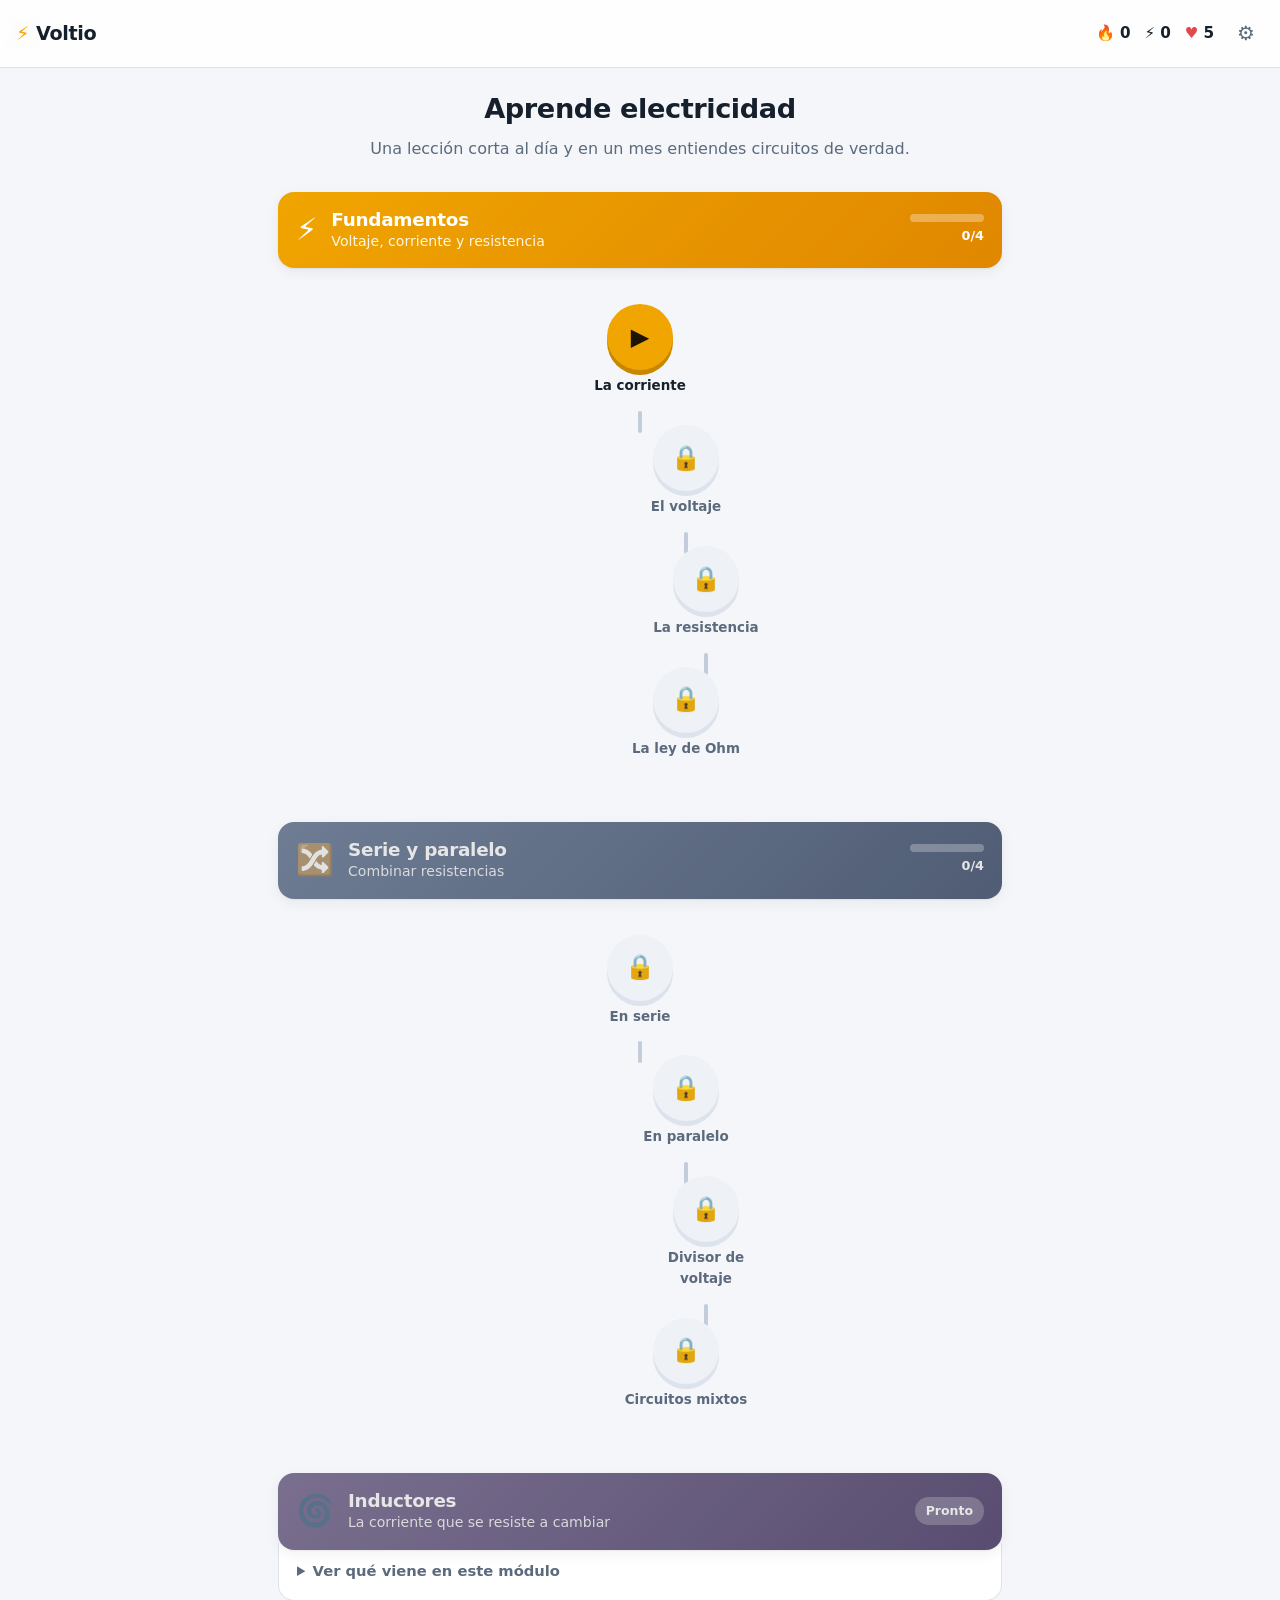
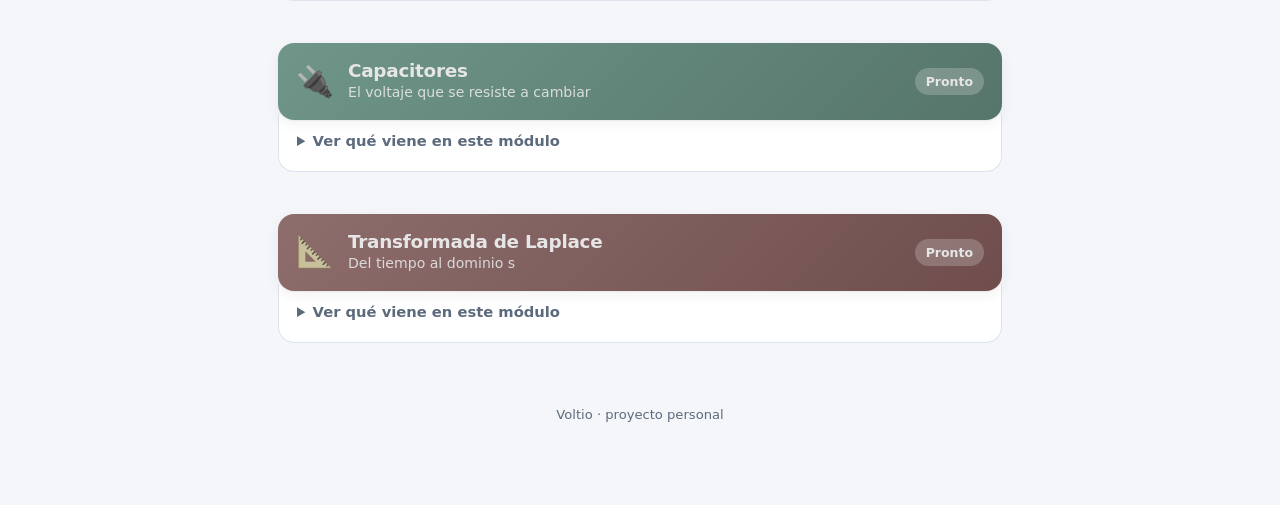
==== index.html @ c42bc8ff "Voltio: base de la app y los dos primeros modulos App tipo Duolingo para ensenar electricidad, en HT" ====
<!doctype html>
<html lang="es">
<head>
  <meta charset="utf-8">
  <meta name="viewport" content="width=device-width, initial-scale=1, viewport-fit=cover">
  <title>Voltio — Aprende electricidad</title>
  <meta name="description" content="Curso interactivo de electricidad: voltaje, corriente, resistencia, circuitos serie y paralelo.">
  <meta name="color-scheme" content="light dark">
  <link rel="icon" href="data:image/svg+xml,<svg xmlns='http://www.w3.org/2000/svg' viewBox='0 0 100 100'><text y='.9em' font-size='90'>⚡</text></svg>">
  <link rel="stylesheet" href="css/app.css">
</head>
<body>
  <div id="app"><noscript>Voltio necesita JavaScript para funcionar.</noscript></div>
  <script type="module" src="js/app.js"></script>
</body>
</html>
---- css/app.css ----
/* ── Tokens ──────────────────────────────────────────────────────────────── */

:root {
  --fondo: #f4f6f9;
  --superficie: #ffffff;
  --superficie-2: #eef1f6;
  --borde: #dde3ec;
  --borde-fuerte: #c3ccda;
  --texto: #16202c;
  --texto-suave: #5c6a7d;

  --marca: #f0a500;
  --marca-osc: #c98700;
  --marca-suave: #fff4dc;

  --ok: #47ba3f;
  --ok-osc: #369130;
  --ok-suave: #e8f7e6;
  --mal: #e04a4f;
  --mal-osc: #b53a3e;
  --mal-suave: #fdeced;

  --azul: #3b82f6;
  --violeta: #8b5cf6;
  --verde: #10b981;
  --rojo: #ef4444;
  --ambar: #f0a500;

  --cable: #55637a;
  --electron: #f0a500;

  --r: 16px;
  --sombra: 0 1px 2px rgba(20, 30, 45, .06), 0 4px 14px rgba(20, 30, 45, .06);
  --fuente: ui-sans-serif, system-ui, -apple-system, "Segoe UI", Roboto, "Helvetica Neue", Arial, sans-serif;
  --mono: ui-monospace, "Cascadia Code", "SF Mono", Menlo, Consolas, monospace;
}

@media (prefers-color-scheme: dark) {
  :root:not([data-theme="light"]) {
    --fondo: #10151d;
    --superficie: #182029;
    --superficie-2: #212b37;
    --borde: #2b3644;
    --borde-fuerte: #3c4a5c;
    --texto: #e8eef6;
    --texto-suave: #9aa8bb;
    --marca-suave: #33280f;
    --ok-suave: #16301a;
    --mal-suave: #351a1d;
    --cable: #8fa0b8;
    --sombra: 0 1px 2px rgba(0, 0, 0, .3), 0 4px 14px rgba(0, 0, 0, .25);
  }
}

:root[data-theme="dark"] {
  --fondo: #10151d;
  --superficie: #182029;
  --superficie-2: #212b37;
  --borde: #2b3644;
  --borde-fuerte: #3c4a5c;
  --texto: #e8eef6;
  --texto-suave: #9aa8bb;
  --marca-suave: #33280f;
  --ok-suave: #16301a;
  --mal-suave: #351a1d;
  --cable: #8fa0b8;
  --sombra: 0 1px 2px rgba(0, 0, 0, .3), 0 4px 14px rgba(0, 0, 0, .25);
}

/* ── Base ────────────────────────────────────────────────────────────────── */

* { box-sizing: border-box; }

body {
  margin: 0;
  background: var(--fondo);
  color: var(--texto);
  font-family: var(--fuente);
  font-size: 16px;
  line-height: 1.55;
  -webkit-font-smoothing: antialiased;
}

h1, h2, h3 { line-height: 1.25; margin: 0 0 .4em; letter-spacing: -.015em; }
h1 { font-size: 1.7rem; }
h2 { font-size: 1.3rem; }
p { margin: 0 0 .8em; }
sub, sup { line-height: 0; }

button { font: inherit; color: inherit; cursor: pointer; }
button:disabled { cursor: not-allowed; }

/* Botones con "peso": el borde inferior grueso hace de sombra fisica. */
.btn {
  border: 0;
  border-radius: 14px;
  padding: 14px 26px;
  font-weight: 800;
  font-size: 1rem;
  letter-spacing: .02em;
  text-transform: uppercase;
  transition: transform .06s, filter .15s;
}
.btn.principal {
  background: var(--marca);
  color: #1d1500;
  box-shadow: 0 4px 0 var(--marca-osc);
  min-width: 180px;
}
.btn.principal:active:not(:disabled) { transform: translateY(3px); box-shadow: 0 1px 0 var(--marca-osc); }
.btn.principal:disabled { background: var(--superficie-2); color: var(--texto-suave); box-shadow: 0 4px 0 var(--borde); }
.btn.secundario {
  background: var(--superficie);
  border: 2px solid var(--borde-fuerte);
  box-shadow: 0 3px 0 var(--borde);
  padding: 11px 20px;
  text-transform: none;
}
.btn.peligro { background: var(--mal); color: #fff; box-shadow: 0 4px 0 var(--mal-osc); text-transform: none; padding: 11px 20px; }
.btn:focus-visible, button:focus-visible, input:focus-visible { outline: 3px solid var(--azul); outline-offset: 2px; }

.prosa { color: var(--texto); }
.prosa ol, .prosa ul { margin: 0 0 .8em; padding-left: 1.3em; }
.prosa li { margin-bottom: .3em; }

.formula {
  font-family: var(--mono);
  font-size: 1.08rem;
  font-weight: 700;
  text-align: center;
  background: var(--superficie-2);
  border-radius: 10px;
  padding: 12px 10px;
  margin: 12px 0;
}
.dato {
  border-left: 4px solid var(--marca);
  background: var(--marca-suave);
  padding: 10px 14px;
  border-radius: 0 10px 10px 0;
  font-size: .95rem;
}

/* ── Barra superior ──────────────────────────────────────────────────────── */

.barra-sup {
  position: sticky; top: 0; z-index: 20;
  display: flex; align-items: center; gap: 14px;
  padding: 12px max(16px, env(safe-area-inset-left)) 12px 16px;
  background: color-mix(in srgb, var(--superficie) 88%, transparent);
  backdrop-filter: blur(10px);
  border-bottom: 1px solid var(--borde);
}
.marca { display: flex; align-items: center; gap: 7px; font-weight: 900; font-size: 1.2rem; letter-spacing: -.02em; }
.marca .rayo { color: var(--marca); filter: drop-shadow(0 0 8px rgba(240, 165, 0, .5)); }
.stats { margin-left: auto; display: flex; gap: 14px; }
.stat { display: inline-flex; align-items: center; gap: 5px; font-weight: 800; font-size: .95rem; }
.stat .ic { font-style: normal; }
.stat:nth-child(3) .ic { color: var(--mal); }
.icono-btn {
  background: none; border: 0; font-size: 1.25rem; padding: 6px 9px;
  border-radius: 10px; color: var(--texto-suave);
}
.icono-btn:hover { background: var(--superficie-2); }

/* ── Mapa ────────────────────────────────────────────────────────────────── */

.mapa { max-width: 760px; margin: 0 auto; padding: 24px 18px 80px; }
.saludo { text-align: center; margin-bottom: 30px; }
.saludo p { color: var(--texto-suave); margin: 0; }

.modulo { margin-bottom: 42px; }

.mod-cab {
  display: flex; align-items: center; gap: 14px;
  padding: 16px 18px;
  border-radius: var(--r);
  color: #fff;
  box-shadow: var(--sombra);
}
.mod-cab.ambar   { background: linear-gradient(135deg, #f0a500, #e08700); }
.mod-cab.azul    { background: linear-gradient(135deg, #4f8ef7, #2f6ad6); }
.mod-cab.violeta { background: linear-gradient(135deg, #9b6cf8, #7746e0); }
.mod-cab.verde   { background: linear-gradient(135deg, #19c58c, #0f9b6c); }
.mod-cab.rojo    { background: linear-gradient(135deg, #f2635f, #d13f3b); }
.mod-cab.cerrado { filter: grayscale(.75) brightness(.9); }
.mod-icono { font-size: 1.9rem; line-height: 1; }
.mod-txt { flex: 1; min-width: 0; }
.mod-txt h2 { margin: 0; font-size: 1.15rem; }
.mod-txt p { margin: 0; font-size: .88rem; opacity: .9; }
.mod-prog { text-align: right; font-size: .8rem; font-weight: 800; min-width: 74px; }
.mod-barra { height: 8px; background: rgba(255, 255, 255, .32); border-radius: 99px; overflow: hidden; margin-bottom: 4px; }
.mod-barra i { display: block; height: 100%; background: #fff; border-radius: 99px; transition: width .5s; }
.chip { background: rgba(255, 255, 255, .25); padding: 4px 11px; border-radius: 99px; font-size: .78rem; font-weight: 800; }

/* Camino serpenteante de lecciones */
.camino { display: flex; flex-direction: column; align-items: center; gap: 4px; padding: 26px 0 6px; }
.nodo {
  position: relative;
  transform: translateX(var(--desfase, 0));
  display: flex; flex-direction: column; align-items: center; gap: 6px;
  background: none; border: 0; padding: 10px 6px 14px;
  transition: transform .15s;
}
.nodo:not(:last-child)::after {
  content: ""; position: absolute; left: 50%; top: 100%;
  width: 4px; height: 22px; margin-left: -2px; border-radius: 2px;
  background: var(--borde-fuerte);
}
.nodo-cara {
  width: 66px; height: 66px; border-radius: 50%;
  display: grid; place-items: center;
  font-size: 1.5rem; color: #fff; font-weight: 900;
  background: var(--borde-fuerte);
  box-shadow: 0 5px 0 var(--borde);
  transition: transform .1s, box-shadow .1s;
}
.nodo.activa .nodo-cara { background: var(--marca); color: #1d1500; box-shadow: 0 5px 0 var(--marca-osc); animation: latido 2.4s ease-in-out infinite; }
.nodo.hecha .nodo-cara  { background: var(--ok); box-shadow: 0 5px 0 var(--ok-osc); }
.nodo.cerrada .nodo-cara { background: var(--superficie-2); color: var(--texto-suave); box-shadow: 0 5px 0 var(--borde); }
.nodo:not(:disabled):hover .nodo-cara { transform: translateY(-2px); }
.nodo:not(:disabled):active .nodo-cara { transform: translateY(4px); box-shadow: 0 1px 0 var(--borde); }
.nodo-nombre { font-size: .84rem; font-weight: 700; color: var(--texto-suave); max-width: 130px; text-align: center; }
.nodo.activa .nodo-nombre, .nodo.hecha .nodo-nombre { color: var(--texto); }
.nodo-estrellas { font-size: .7rem; letter-spacing: 1px; color: var(--borde-fuerte); line-height: 1; }
.nodo-estrellas i { font-style: normal; }
.nodo-estrellas i.on { color: var(--marca); }

@keyframes latido {
  0%, 100% { box-shadow: 0 5px 0 var(--marca-osc), 0 0 0 0 rgba(240, 165, 0, .5); }
  50%      { box-shadow: 0 5px 0 var(--marca-osc), 0 0 0 12px rgba(240, 165, 0, 0); }
}

.temario {
  background: var(--superficie); border: 1px solid var(--borde);
  border-radius: 0 0 var(--r) var(--r); border-top: 0;
  padding: 4px 18px 6px; margin-top: -6px;
}
.temario summary { cursor: pointer; padding: 12px 0; font-weight: 700; color: var(--texto-suave); font-size: .92rem; }
.temario ul { margin: 0 0 12px; padding-left: 1.2em; color: var(--texto-suave); font-size: .92rem; }
.temario li { margin-bottom: .28em; }

.pie-mapa { text-align: center; color: var(--texto-suave); font-size: .82rem; padding-top: 20px; }

/* ── Leccion ─────────────────────────────────────────────────────────────── */

.pantalla-leccion { min-height: 100vh; min-height: 100dvh; display: flex; }
.leccion { display: flex; flex-direction: column; flex: 1; min-height: 100dvh; }

.lec-cabecera {
  display: flex; align-items: center; gap: 14px;
  padding: 14px 18px; max-width: 740px; margin: 0 auto; width: 100%;
}
.salir { background: none; border: 0; font-size: 1.35rem; color: var(--texto-suave); padding: 2px 8px; border-radius: 8px; }
.salir:hover { background: var(--superficie-2); }
.barra { flex: 1; height: 15px; background: var(--superficie-2); border-radius: 99px; overflow: hidden; }
.barra i { display: block; height: 100%; width: 0; border-radius: 99px; background: var(--ok); transition: width .35s cubic-bezier(.2, .9, .3, 1); }
.vidas { display: inline-flex; align-items: center; gap: 5px; font-weight: 800; color: var(--mal); }
.vidas.sin-vidas { opacity: .5; }

.lec-escena { flex: 1; width: 100%; max-width: 740px; margin: 0 auto; padding: 8px 18px 24px; }
.paso { animation: entra .3s ease-out; }
@keyframes entra { from { opacity: 0; transform: translateY(10px); } to { opacity: 1; transform: none; } }

.paso-emoji { font-size: 2.6rem; text-align: center; line-height: 1; margin-bottom: 8px; }
.paso-emoji.celebra { animation: brinca .7s ease-out; font-size: 3.6rem; }
@keyframes brinca { 0% { transform: scale(.3) rotate(-14deg); opacity: 0; } 60% { transform: scale(1.18); } 100% { transform: none; opacity: 1; } }

.paso-info h2, .paso-fin h2 { text-align: center; }
.enunciado { font-size: 1.22rem; margin-bottom: 16px; }
.aviso-reintento {
  display: inline-block; background: var(--marca-suave); color: var(--marca-osc);
  font-weight: 800; font-size: .8rem; padding: 4px 12px; border-radius: 99px; margin-bottom: 12px;
}

.visual {
  background: var(--superficie);
  border: 1px solid var(--borde);
  border-radius: var(--r);
  padding: 12px;
  margin: 0 0 18px;
  overflow-x: auto;
}
.visual svg { display: block; width: 100%; height: auto; max-width: 520px; margin: 0 auto; }

/* Opciones */
.opciones { display: grid; gap: 11px; }
.opciones.col-2 { grid-template-columns: repeat(auto-fit, minmax(150px, 1fr)); }
.opcion {
  display: flex; align-items: center; gap: 12px; text-align: left;
  background: var(--superficie);
  border: 2px solid var(--borde);
  box-shadow: 0 3px 0 var(--borde);
  border-radius: 14px; padding: 14px 16px;
  transition: transform .08s, border-color .15s, background .15s;
}
.opcion:hover:not(:disabled) { border-color: var(--borde-fuerte); background: var(--superficie-2); }
.opcion:active:not(:disabled) { transform: translateY(3px); box-shadow: 0 0 0 var(--borde); }
.opcion kbd {
  flex: none; width: 26px; height: 26px; display: grid; place-items: center;
  border: 2px solid var(--borde); border-radius: 7px;
  font: 700 .78rem var(--mono); color: var(--texto-suave);
}
.opcion.elegida { border-color: var(--azul); background: color-mix(in srgb, var(--azul) 10%, var(--superficie)); box-shadow: 0 3px 0 color-mix(in srgb, var(--azul) 45%, var(--borde)); }
.opcion.elegida kbd { border-color: var(--azul); color: var(--azul); }
.opcion.correcta { border-color: var(--ok); background: var(--ok-suave); box-shadow: 0 3px 0 var(--ok); }
.opcion.incorrecta { border-color: var(--mal); background: var(--mal-suave); box-shadow: 0 3px 0 var(--mal); }
.opcion:disabled { cursor: default; opacity: 1; }

/* Entradas numericas */
.campo-unidad { display: flex; align-items: center; gap: 10px; justify-content: center; margin: 6px 0 16px; }
.entrada-grande {
  font: 800 1.5rem var(--mono);
  width: 180px; text-align: center;
  padding: 12px 14px; border-radius: 14px;
  border: 2px solid var(--borde-fuerte); background: var(--superficie); color: var(--texto);
}
.entrada-grande.ok  { border-color: var(--ok); background: var(--ok-suave); }
.entrada-grande.mal { border-color: var(--mal); background: var(--mal-suave); }
.campo-unidad > span { font: 700 1.2rem var(--mono); color: var(--texto-suave); }

.pista { margin-top: 4px; }
.pista summary { cursor: pointer; color: var(--azul); font-weight: 700; font-size: .92rem; }
.pista .prosa { background: var(--superficie-2); border-radius: 10px; padding: 10px 14px; margin-top: 8px; font-size: .94rem; }

/* Pie con feedback */
.lec-pie {
  position: sticky; bottom: 0;
  display: flex; align-items: center; gap: 18px; flex-wrap: wrap;
  padding: 16px 18px calc(16px + env(safe-area-inset-bottom));
  border-top: 1px solid var(--borde);
  background: var(--superficie);
}
.lec-pie > * { max-width: 740px; }
.lec-pie:not(.ok):not(.mal) { justify-content: center; }
.lec-pie.ok  { background: var(--ok-suave); border-top-color: var(--ok); }
.lec-pie.mal { background: var(--mal-suave); border-top-color: var(--mal); }
.lec-pie.ok .btn.principal  { background: var(--ok); color: #fff; box-shadow: 0 4px 0 var(--ok-osc); }
.lec-pie.mal .btn.principal { background: var(--mal); color: #fff; box-shadow: 0 4px 0 var(--mal-osc); }
.lec-pie .btn { margin-left: auto; }

.fb-cuerpo { display: flex; gap: 13px; align-items: flex-start; flex: 1; min-width: 240px; animation: entra .25s; }
.fb-icono {
  flex: none; width: 34px; height: 34px; border-radius: 50%;
  display: grid; place-items: center; font-weight: 900; color: #fff; font-size: 1.1rem;
}
.lec-pie.ok .fb-icono  { background: var(--ok); }
.lec-pie.mal .fb-icono { background: var(--mal); }
.lec-pie.ok strong  { color: var(--ok-osc); font-size: 1.1rem; }
.lec-pie.mal strong { color: var(--mal-osc); font-size: 1.1rem; }
.fb-detalle { font-size: .93rem; margin-top: 3px; }
.fb-detalle p:last-child { margin-bottom: 0; }
.respuesta-buena { font-weight: 600; }
.lista-errores { margin: 0 0 .5em; padding-left: 1.2em; }

/* Fin de leccion */
.paso-fin { text-align: center; padding-top: 26px; }
.estrellas { font-size: 2.2rem; letter-spacing: 8px; color: var(--borde-fuerte); margin: 6px 0 18px; }
.estrellas .on { color: var(--marca); text-shadow: 0 0 18px rgba(240, 165, 0, .55); }
.resumen { display: flex; gap: 14px; justify-content: center; flex-wrap: wrap; }
.tarjeta-res {
  border: 2px solid var(--borde); border-radius: 14px; padding: 12px 26px; min-width: 118px;
  background: var(--superficie);
}
.tarjeta-res.xp { border-color: var(--marca); }
.tarjeta-res b { display: block; font-size: 1.6rem; line-height: 1.1; }
.tarjeta-res.xp b { color: var(--marca-osc); }
.tarjeta-res span { font-size: .78rem; text-transform: uppercase; letter-spacing: .06em; color: var(--texto-suave); font-weight: 700; }

/* ── Circuitos ───────────────────────────────────────────────────────────── */

.cz { overflow: visible; }
.cz-cable, .cz-zig {
  fill: none; stroke: var(--cable);
  stroke-width: 2.6; stroke-linecap: round; stroke-linejoin: round;
}
.cz-tapa { fill: var(--superficie); stroke: none; }
.cz-nodo { fill: var(--cable); }
.cz-barra-larga, .cz-barra-corta { stroke: var(--cable); stroke-width: 3.4; stroke-linecap: round; }
.cz-signo { font: 700 15px var(--fuente); fill: var(--texto-suave); }
.cz-nombre { font: 800 14px var(--fuente); fill: var(--texto); }
.cz-valor { font: 600 13px var(--mono); fill: var(--texto-suave); }
.cz-nota { font: 600 12px var(--fuente); fill: var(--texto-suave); }
.cz-i { font: 700 13px var(--mono); fill: var(--marca-osc); }
.cz-flecha line { stroke: var(--marca-osc); stroke-width: 2.2; }
.cz-punta { fill: var(--marca-osc); }
.cz-e { fill: var(--electron); filter: drop-shadow(0 0 5px rgba(240, 165, 0, .75)); }

.cz-destacado .cz-zig { stroke: var(--marca); stroke-width: 3.4; }
.cz-destacado .cz-nombre { fill: var(--marca-osc); }

/* Huecos por completar, incrustados en el diagrama */
.cz-fo { overflow: visible; }
.cz-hueco {
  display: flex; align-items: center; gap: 4px;
  background: var(--superficie);
  border: 2px dashed var(--borde-fuerte);
  border-radius: 9px; padding: 2px 5px; height: 30px;
}
.cz-hueco input {
  width: 100%; min-width: 0; border: 0; background: none; color: var(--texto);
  font: 800 14px var(--mono); text-align: center; padding: 0;
}
.cz-hueco input:focus { outline: none; }
.cz-hueco:focus-within { border-style: solid; border-color: var(--azul); box-shadow: 0 0 0 3px color-mix(in srgb, var(--azul) 22%, transparent); }
.cz-hueco .cz-unidad { font: 700 13px var(--mono); color: var(--texto-suave); flex: none; }
.cz-hueco.ok  { border-style: solid; border-color: var(--ok); background: var(--ok-suave); }
.cz-hueco.mal { border-style: solid; border-color: var(--mal); background: var(--mal-suave); }

/* ── Visuales ────────────────────────────────────────────────────────────── */

.viz-rot { font: 600 12px var(--fuente); fill: var(--texto-suave); }
.viz-titulo { font: 900 13px var(--fuente); fill: var(--texto); letter-spacing: .08em; }
.viz-ok { fill: var(--ok); font-weight: 800; }
.viz-mal { fill: var(--mal); font-weight: 800; }
.viz-g { transition: opacity .3s; }
.viz-g.atenua { opacity: .32; }
.viz-g.resalta .viz-rot { fill: var(--marca-osc); font-weight: 800; }

.viz-tanque { fill: none; stroke: var(--cable); stroke-width: 2.6; }
.viz-agua-fill { fill: color-mix(in srgb, var(--azul) 42%, transparent); }
.viz-tubo { fill: none; stroke: var(--borde-fuerte); stroke-width: 13; stroke-linecap: round; stroke-linejoin: round; }
.viz-tubo-r { fill: color-mix(in srgb, var(--azul) 12%, transparent); stroke: var(--borde-fuerte); stroke-width: 2; }
.viz-cota { stroke: var(--texto-suave); stroke-width: 1.4; stroke-dasharray: 4 3; }
.viz-valvula { fill: var(--mal); }
.viz-marco { fill: none; stroke: var(--borde); stroke-width: 2; }
.viz-obst { fill: var(--mal); rx: 3; }

.viz-tri { fill: color-mix(in srgb, var(--marca) 14%, transparent); stroke: var(--marca); stroke-width: 3; stroke-linejoin: round; }
.viz-tri-div { stroke: var(--marca); stroke-width: 2.4; }
.viz-letra { font: 900 38px var(--fuente); fill: var(--texto); }
.viz-tapa-circ { fill: var(--texto-suave); opacity: .9; }
.viz-celda.tapada .viz-letra { opacity: 0; }

.viz-halo { fill: var(--marca); filter: blur(9px); }
.viz-bulbo {
  fill: color-mix(in srgb, var(--marca) calc(var(--brillo, 0) * 85%), var(--superficie-2));
  stroke: var(--cable); stroke-width: 2.2;
}
.viz-filamento { fill: none; stroke: var(--mal-osc); stroke-width: 2; }

.viz-barra { fill: var(--azul); }
.viz-barra.b2 { fill: var(--violeta); }
.viz-barra-txt { font: 800 14px var(--fuente); fill: #fff; }

.lab { display: flex; flex-direction: column; gap: 12px; }
.lab-lecturas { display: flex; gap: 12px; justify-content: center; }
.lect {
  background: var(--superficie-2); border-radius: 12px; padding: 8px 20px; text-align: center; min-width: 120px;
}
.lect span { display: block; font-size: .72rem; text-transform: uppercase; letter-spacing: .06em; color: var(--texto-suave); font-weight: 700; }
.lect b { font: 800 1.25rem var(--mono); color: var(--marca-osc); }
.lab-controles { display: grid; gap: 12px; }
.lab-controles label { display: block; font-size: .88rem; font-weight: 700; }
.lab-controles label > span { display: flex; justify-content: space-between; margin-bottom: 4px; color: var(--texto-suave); }
.lab-controles output { font: 800 .95rem var(--mono); color: var(--texto); }
.lab-controles input[type="range"] { width: 100%; accent-color: var(--marca); height: 22px; }

/* ── Ajustes ─────────────────────────────────────────────────────────────── */

.ajustes { max-width: 620px; margin: 0 auto; padding: 22px 18px 60px; display: grid; gap: 16px; }
.tarjeta { background: var(--superficie); border: 1px solid var(--borde); border-radius: var(--r); padding: 18px; box-shadow: var(--sombra); }
.tarjeta h3 { margin: 0 0 8px; font-size: 1.05rem; }
.tarjeta p { color: var(--texto-suave); font-size: .94rem; }
.tarjeta.peligro { border-color: color-mix(in srgb, var(--mal) 40%, var(--borde)); }
.grid-stats { display: grid; grid-template-columns: repeat(3, 1fr); gap: 10px; text-align: center; }
.grid-stats b { display: block; font-size: 1.5rem; color: var(--marca-osc); }
.grid-stats span { font-size: .76rem; text-transform: uppercase; letter-spacing: .05em; color: var(--texto-suave); font-weight: 700; }

/* ── Responsive y accesibilidad ──────────────────────────────────────────── */

@media (max-width: 560px) {
  h1 { font-size: 1.45rem; }
  .enunciado { font-size: 1.1rem; }
  .nodo { transform: translateX(calc(var(--desfase, 0) * .6)); }
  .nodo-cara { width: 58px; height: 58px; font-size: 1.3rem; }
  .lec-pie { flex-direction: column; align-items: stretch; }
  .lec-pie .btn { margin-left: 0; width: 100%; }
  .mod-prog { min-width: 62px; }
  .stats { gap: 10px; }
}

@media (prefers-reduced-motion: reduce) {
  *, *::before, *::after { animation-duration: .001s !important; transition-duration: .001s !important; }
  .cz-e, .viz-agua-fill { display: none; }
}
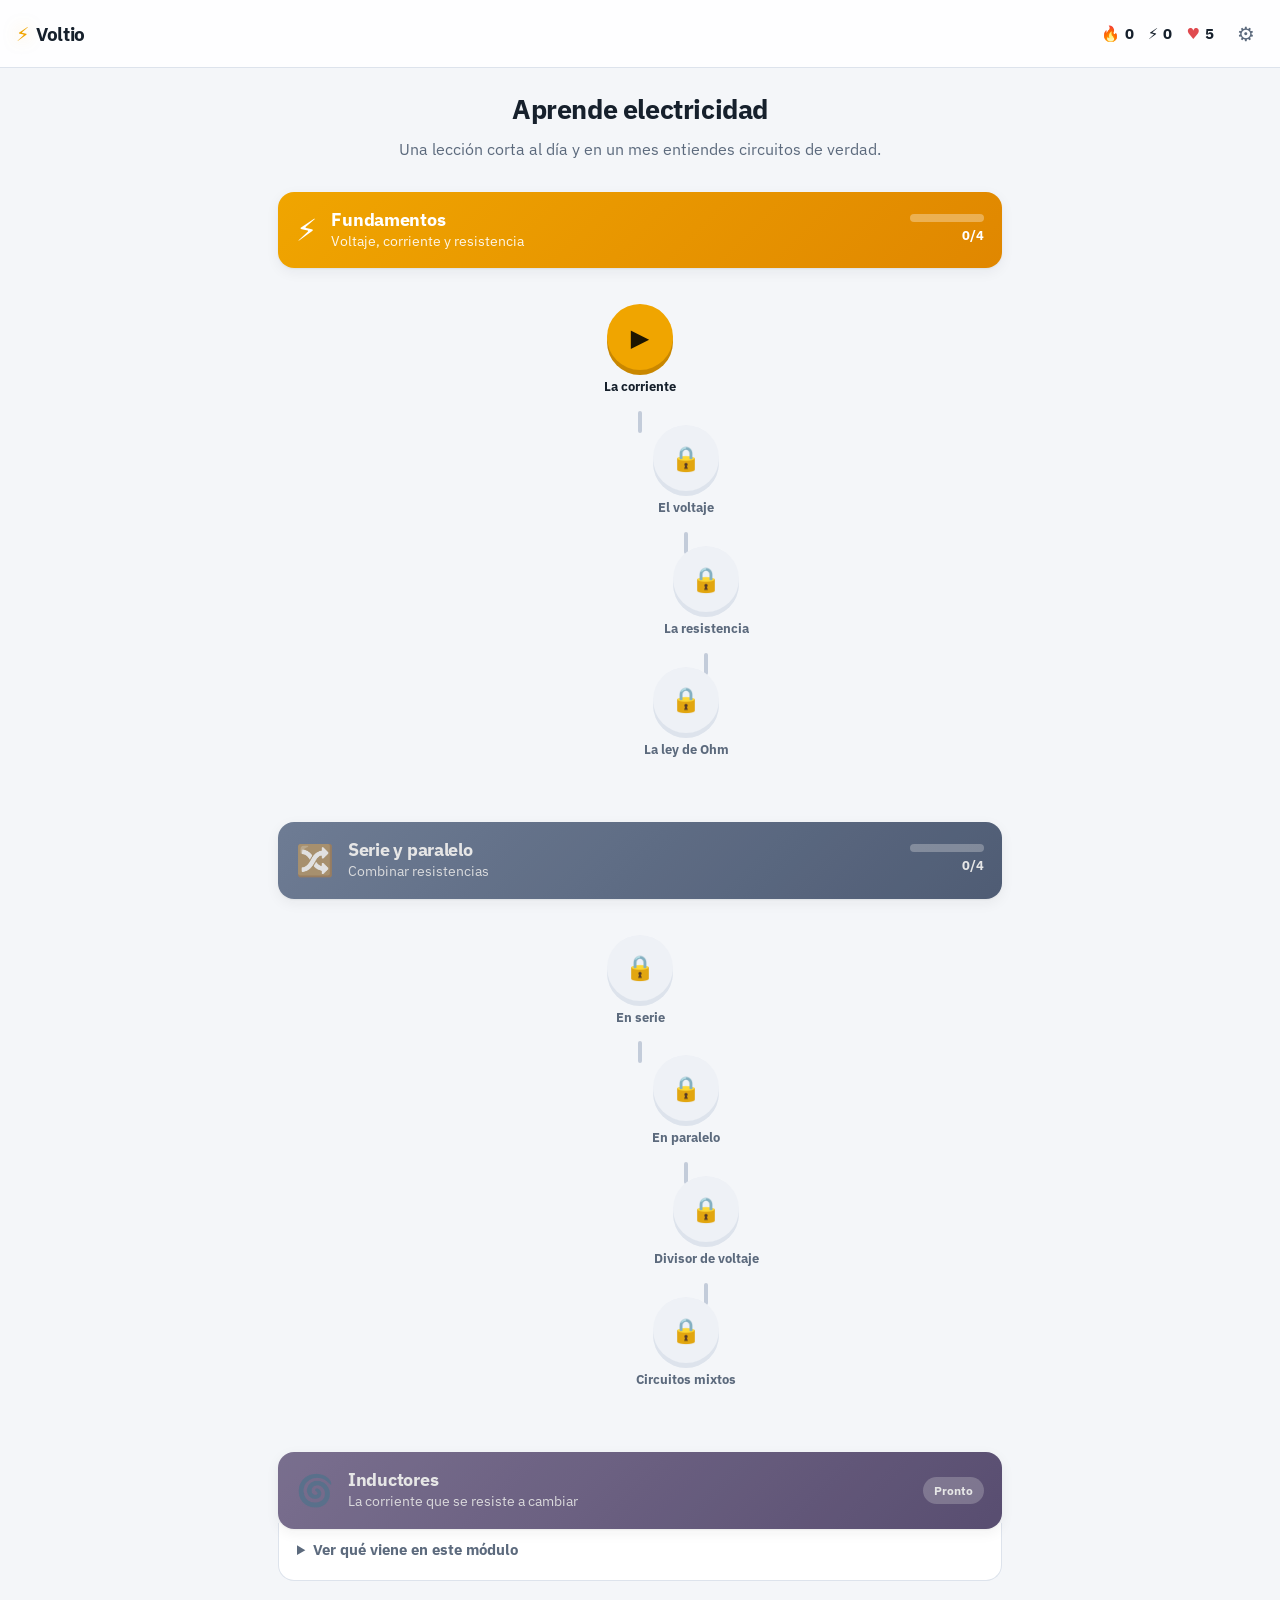
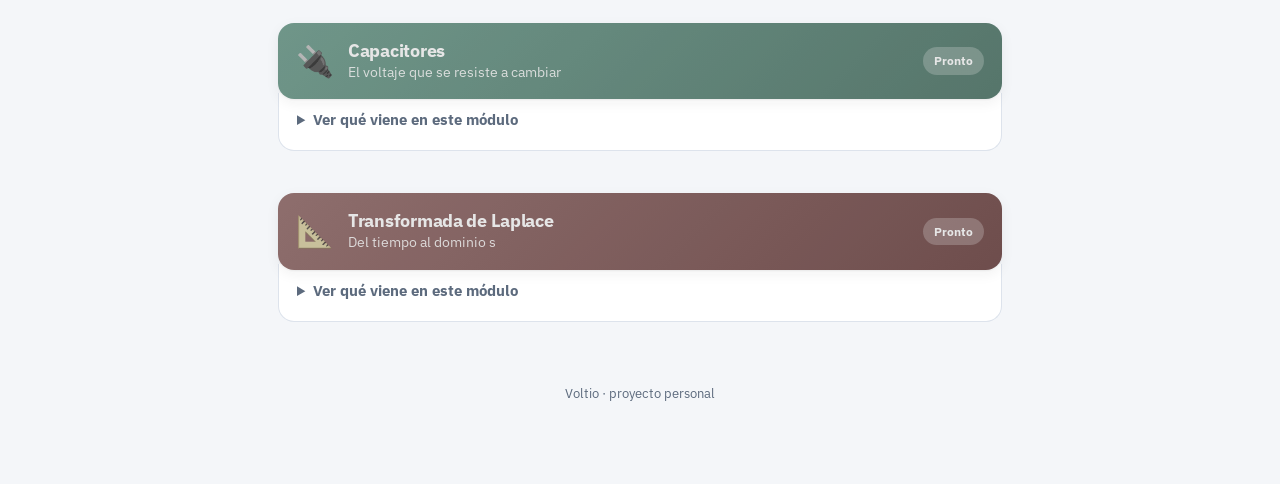
==== commit 67d617ec: "Tipografia propia: IBM Plex Sans y Mono El stack del sistema era lo unico que quedaba sin decidir. P" ====
--- a/index.html
+++ b/index.html
@@ -7,6 +7,8 @@
   <meta name="description" content="Curso interactivo de electricidad: voltaje, corriente, resistencia, circuitos serie y paralelo.">
   <meta name="color-scheme" content="light dark">
   <link rel="icon" href="data:image/svg+xml,<svg xmlns='http://www.w3.org/2000/svg' viewBox='0 0 100 100'><text y='.9em' font-size='90'>⚡</text></svg>">
+  <link rel="preconnect" href="https://fonts.gstatic.com" crossorigin>
+  <link rel="stylesheet" href="https://fonts.googleapis.com/css2?family=IBM+Plex+Mono:wght@400;600&family=IBM+Plex+Sans:wght@400;500;600;700&display=swap">
   <link rel="stylesheet" href="css/app.css">
 </head>
 <body>
--- a/css/app.css
+++ b/css/app.css
@@ -31,8 +31,8 @@
 
   --r: 16px;
   --sombra: 0 1px 2px rgba(20, 30, 45, .06), 0 4px 14px rgba(20, 30, 45, .06);
-  --fuente: ui-sans-serif, system-ui, -apple-system, "Segoe UI", Roboto, "Helvetica Neue", Arial, sans-serif;
-  --mono: ui-monospace, "Cascadia Code", "SF Mono", Menlo, Consolas, monospace;
+  --fuente: "IBM Plex Sans", ui-sans-serif, system-ui, -apple-system, "Segoe UI", Roboto, Arial, sans-serif;
+  --mono: "IBM Plex Mono", ui-monospace, "Cascadia Code", "SF Mono", Menlo, Consolas, monospace;
 }
 
 @media (prefers-color-scheme: dark) {
@@ -73,6 +73,7 @@
 
 body {
   margin: 0;
+  font-variant-numeric: tabular-nums;
   background: var(--fondo);
   color: var(--texto);
   font-family: var(--fuente);
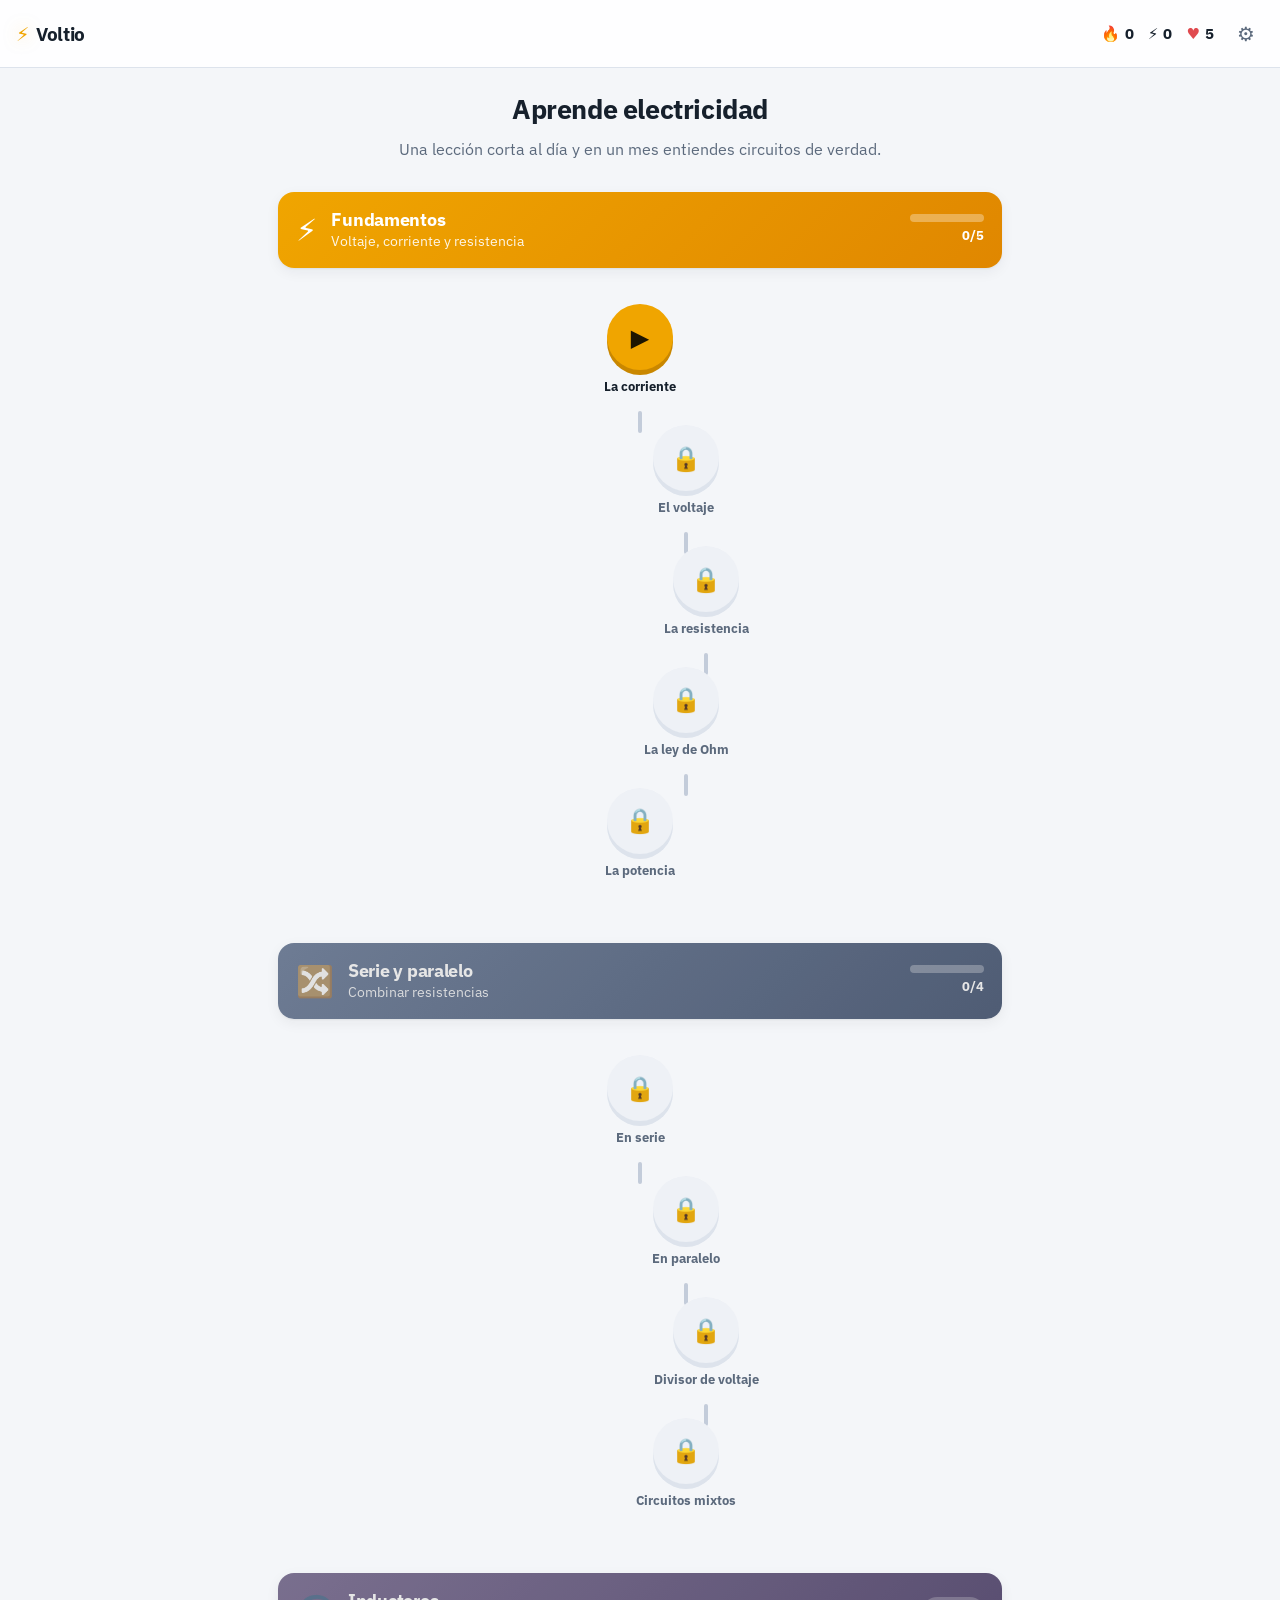
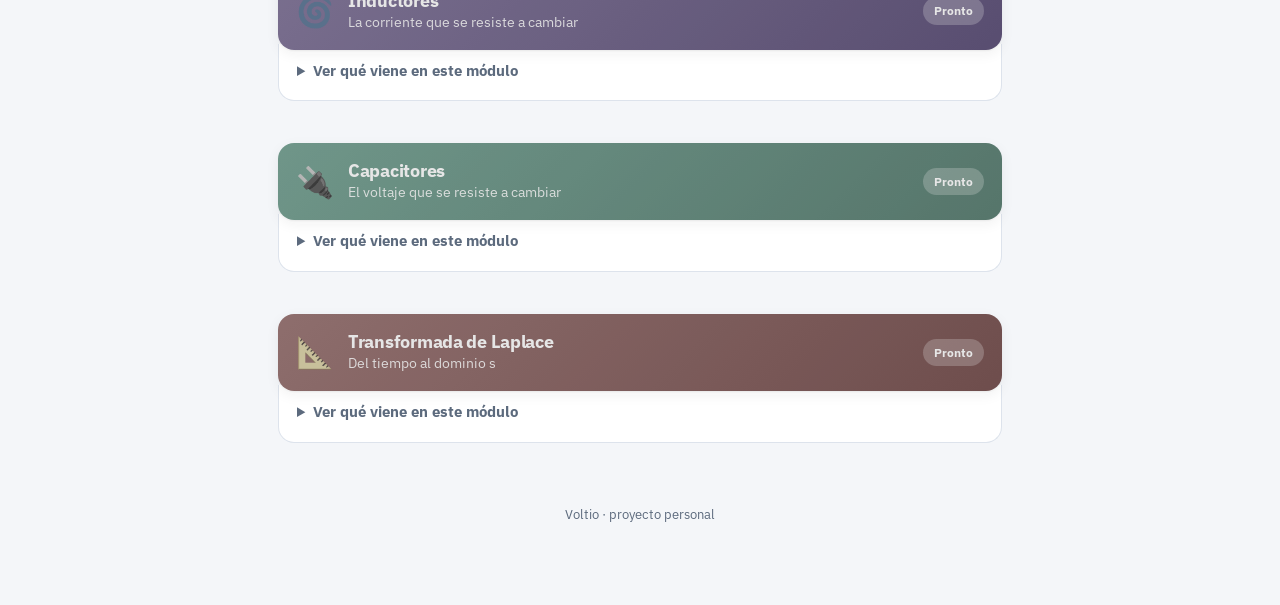
==== commit 47e6fdb4: "Convierte la app en instalable (PWA) para PC y telefono Se instala desde el navegador, sin tienda de" ====
--- a/index.html
+++ b/index.html
@@ -6,7 +6,14 @@
   <title>Voltio — Aprende electricidad</title>
   <meta name="description" content="Curso interactivo de electricidad: voltaje, corriente, resistencia, circuitos serie y paralelo.">
   <meta name="color-scheme" content="light dark">
+  <meta name="theme-color" content="#f0a500">
+
+  <link rel="manifest" href="manifest.webmanifest">
   <link rel="icon" href="data:image/svg+xml,<svg xmlns='http://www.w3.org/2000/svg' viewBox='0 0 100 100'><text y='.9em' font-size='90'>⚡</text></svg>">
+  <link rel="apple-touch-icon" href="iconos/apple-touch-icon.png">
+  <meta name="apple-mobile-web-app-capable" content="yes">
+  <meta name="apple-mobile-web-app-title" content="Voltio">
+
   <link rel="preconnect" href="https://fonts.gstatic.com" crossorigin>
   <link rel="stylesheet" href="https://fonts.googleapis.com/css2?family=IBM+Plex+Mono:wght@400;600&family=IBM+Plex+Sans:wght@400;500;600;700&display=swap">
   <link rel="stylesheet" href="css/app.css">
@@ -14,5 +21,55 @@
 <body>
   <div id="app"><noscript>Voltio necesita JavaScript para funcionar.</noscript></div>
   <script type="module" src="js/app.js"></script>
+
+  <script>
+    // El registro del service worker vive aqui y no en los modulos a proposito:
+    // asi el bundle de un solo archivo (dist/) no arrastra codigo que solo tiene
+    // sentido servido desde un sitio. La app se entera de que hay version nueva
+    // por un evento, y si nunca llega —porque no hay service worker— no pasa nada.
+    if ('serviceWorker' in navigator) {
+      window.addEventListener('load', async () => {
+        try {
+          const reg = await navigator.serviceWorker.register('service-worker.js');
+
+          const avisar = (worker) => {
+            window.dispatchEvent(new CustomEvent('voltio:actualizacion', {
+              detail: {
+                aplicar() {
+                  // El worker nuevo espera a que se cierren las pestañas; se le
+                  // pide que tome el control ahora y se recarga al conseguirlo.
+                  worker.postMessage('SALTAR_ESPERA');
+                },
+              },
+            }));
+          };
+
+          // Ya habia una version nueva esperando de una visita anterior.
+          if (reg.waiting && navigator.serviceWorker.controller) avisar(reg.waiting);
+
+          reg.addEventListener('updatefound', () => {
+            const nuevo = reg.installing;
+            if (!nuevo) return;
+            nuevo.addEventListener('statechange', () => {
+              // Sin controller es la primera instalacion, no una actualizacion:
+              // ahi no hay nada que avisar.
+              if (nuevo.state === 'installed' && navigator.serviceWorker.controller) {
+                avisar(nuevo);
+              }
+            });
+          });
+
+          let recargando = false;
+          navigator.serviceWorker.addEventListener('controllerchange', () => {
+            if (recargando) return;
+            recargando = true;
+            window.location.reload();
+          });
+        } catch {
+          // Sin service worker la app funciona igual, solo que sin modo offline.
+        }
+      });
+    }
+  </script>
 </body>
 </html>
--- a/css/app.css
+++ b/css/app.css
@@ -308,6 +308,70 @@
 .opcion.incorrecta { border-color: var(--mal); background: var(--mal-suave); box-shadow: 0 3px 0 var(--mal); }
 .opcion:disabled { cursor: default; opacity: 1; }
 
+/* Instruccion de formato: dice como se responde, no que se pregunta. */
+.instruccion {
+  color: var(--texto-suave); font-size: .88rem; margin: -8px 0 14px;
+}
+
+/* Seleccion multiple: casilla visible, porque "marca todas" necesita que se
+   note que se puede marcar mas de una. */
+.opcion.marcable .casilla {
+  flex: none; width: 22px; height: 22px; border-radius: 6px;
+  border: 2px solid var(--borde-fuerte); position: relative;
+}
+.opcion.marcable.elegida .casilla { background: var(--azul); border-color: var(--azul); }
+.opcion.marcable.elegida .casilla::after {
+  content: "✓"; position: absolute; inset: 0; color: #fff;
+  font-size: .8rem; font-weight: 900; display: grid; place-items: center;
+}
+.opcion.marcable.correcta .casilla { background: var(--ok); border-color: var(--ok); }
+.opcion.marcable.incorrecta .casilla { background: var(--mal); border-color: var(--mal); }
+
+/* Ordenar: el numero aparece al tocar, y ese es todo el feedback que hace falta. */
+.opcion.ordenable kbd { transition: background .15s, color .15s; }
+.opcion.puesta { border-color: var(--azul); background: color-mix(in srgb, var(--azul) 8%, var(--superficie)); }
+.opcion.puesta kbd { background: var(--azul); border-color: var(--azul); color: #fff; }
+.btn.chico { padding: 8px 16px; font-size: .85rem; }
+.opcion.ordenable ~ .btn.chico, .paso .btn.chico { margin-top: 12px; }
+
+/* Emparejar: dos columnas de fichas que se van fijando al acertar. */
+.emparejar { display: grid; grid-template-columns: 1fr 1fr; gap: 12px; }
+.col-emparejar { display: grid; gap: 10px; align-content: start; }
+.ficha {
+  background: var(--superficie); border: 2px solid var(--borde);
+  box-shadow: 0 3px 0 var(--borde); border-radius: 12px;
+  padding: 13px 14px; text-align: center; font-weight: 600;
+  transition: transform .08s, border-color .15s, opacity .25s;
+}
+.ficha:hover:not(:disabled) { border-color: var(--borde-fuerte); }
+.ficha:active:not(:disabled) { transform: translateY(3px); box-shadow: 0 0 0 var(--borde); }
+.ficha.elegida { border-color: var(--azul); background: color-mix(in srgb, var(--azul) 10%, var(--superficie)); box-shadow: 0 3px 0 var(--azul); }
+.ficha.resuelta { border-color: var(--ok); background: var(--ok-suave); box-shadow: none; opacity: .55; cursor: default; }
+.ficha.falla { border-color: var(--mal); background: var(--mal-suave); animation: temblor .4s; }
+@keyframes temblor {
+  0%, 100% { transform: translateX(0); }
+  20% { transform: translateX(-6px); }
+  40% { transform: translateX(6px); }
+  60% { transform: translateX(-4px); }
+  80% { transform: translateX(4px); }
+}
+
+/* Senalar sobre el diagrama */
+.cz-senalable { cursor: pointer; }
+.cz-golpe { fill: transparent; }
+.cz-senalable:hover .cz-zig { stroke: var(--azul); }
+.cz-senalable:hover .cz-golpe { fill: color-mix(in srgb, var(--azul) 12%, transparent); }
+.cz-senalable:focus-visible { outline: none; }
+.cz-senalable:focus-visible .cz-golpe { fill: color-mix(in srgb, var(--azul) 18%, transparent); stroke: var(--azul); stroke-width: 2; }
+.cz-senalable.cz-elegido .cz-zig { stroke: var(--azul); stroke-width: 3.6; }
+.cz-senalable.cz-elegido .cz-golpe { fill: color-mix(in srgb, var(--azul) 18%, transparent); }
+.cz-senalable.cz-ok .cz-zig { stroke: var(--ok); stroke-width: 3.6; }
+.cz-senalable.cz-ok .cz-golpe { fill: color-mix(in srgb, var(--ok) 20%, transparent); }
+.cz-senalable.cz-ok .cz-nombre { fill: var(--ok-osc); }
+.cz-senalable.cz-mal .cz-zig { stroke: var(--mal); stroke-width: 3.6; }
+.cz-senalable.cz-mal .cz-golpe { fill: color-mix(in srgb, var(--mal) 20%, transparent); }
+.cz-senalable.cz-mal .cz-nombre { fill: var(--mal-osc); }
+
 /* Entradas numericas */
 .campo-unidad { display: flex; align-items: center; gap: 10px; justify-content: center; margin: 6px 0 16px; }
 .entrada-grande {
@@ -332,6 +396,8 @@
   border-top: 1px solid var(--borde);
   background: var(--superficie);
 }
+/* Emparejar no usa boton: sin esto el pie deja una franja vacia. */
+.lec-pie:empty { display: none; }
 .lec-pie > * { max-width: 740px; }
 .lec-pie:not(.ok):not(.mal) { justify-content: center; }
 .lec-pie.ok  { background: var(--ok-suave); border-top-color: var(--ok); }
@@ -418,6 +484,9 @@
 .viz-g.atenua { opacity: .32; }
 .viz-g.resalta .viz-rot { fill: var(--marca-osc); font-weight: 800; }
 
+/* En la analogia hidraulica lo que circula es agua, no carga: el ambar de
+   los electrones haria pensar que el dibujo ya es el circuito. */
+.viz-gota { fill: var(--azul); opacity: .85; }
 .viz-tanque { fill: none; stroke: var(--cable); stroke-width: 2.6; }
 .viz-agua-fill { fill: color-mix(in srgb, var(--azul) 42%, transparent); }
 .viz-tubo { fill: none; stroke: var(--borde-fuerte); stroke-width: 13; stroke-linecap: round; stroke-linejoin: round; }
@@ -443,6 +512,9 @@
 .viz-barra { fill: var(--azul); }
 .viz-barra.b2 { fill: var(--violeta); }
 .viz-barra-txt { font: 800 14px var(--fuente); fill: #fff; }
+/* Cuando el reparto es muy desigual el rotulo no cabe dentro de la barra
+   y se escribe al lado, donde necesita el color de texto normal. */
+.viz-barra-txt.fuera { fill: var(--texto); }
 
 .lab { display: flex; flex-direction: column; gap: 12px; }
 .lab-lecturas { display: flex; gap: 12px; justify-content: center; }
@@ -468,6 +540,73 @@
 .grid-stats b { display: block; font-size: 1.5rem; color: var(--marca-osc); }
 .grid-stats span { font-size: .76rem; text-transform: uppercase; letter-spacing: .05em; color: var(--texto-suave); font-weight: 700; }
 
+/* ── Respaldo del progreso ───────────────────────────────────────────────── */
+
+.banda-aviso {
+  background: var(--mal-suave);
+  border: 1px solid color-mix(in srgb, var(--mal) 40%, transparent);
+  border-left: 4px solid var(--mal);
+  border-radius: 10px;
+  padding: 12px 16px;
+  margin-bottom: 22px;
+  font-size: .92rem;
+}
+
+.tarjeta h4 {
+  margin: 18px 0 8px;
+  font-size: .82rem;
+  text-transform: uppercase;
+  letter-spacing: .06em;
+  color: var(--texto-suave);
+}
+.fila-botones { display: flex; gap: 10px; flex-wrap: wrap; }
+.campo-respaldo {
+  width: 100%;
+  font: 500 .82rem var(--mono);
+  padding: 10px 12px;
+  border-radius: 10px;
+  border: 2px solid var(--borde);
+  background: var(--superficie-2);
+  color: var(--texto);
+  resize: vertical;
+  margin-bottom: 10px;
+}
+.campo-respaldo:focus { outline: none; border-color: var(--azul); }
+.aviso-guardado {
+  border-radius: 8px; padding: 9px 12px; font-size: .89rem; font-weight: 600;
+}
+.aviso-guardado.mal { background: var(--mal-suave); color: var(--mal-osc); }
+.resultado-respaldo:empty { display: none; }
+.resultado-respaldo {
+  margin: 12px 0 0; font-size: .89rem; font-weight: 700;
+}
+.resultado-respaldo.ok { color: var(--ok-osc); }
+.resultado-respaldo.mal { color: var(--mal-osc); }
+.nota-fina { font-size: .82rem; color: var(--texto-suave); margin: 12px 0 0; }
+
+/* Aviso flotante de version nueva: no interrumpe, pero no se pierde de vista. */
+.banda-version {
+  position: fixed;
+  left: 50%;
+  bottom: calc(18px + env(safe-area-inset-bottom));
+  transform: translateX(-50%);
+  z-index: 60;
+  display: flex; align-items: center; gap: 14px;
+  background: var(--superficie);
+  border: 1px solid var(--borde-fuerte);
+  border-radius: 999px;
+  padding: 9px 10px 9px 20px;
+  box-shadow: 0 6px 24px rgba(20, 30, 45, .18);
+  font-size: .92rem; font-weight: 600;
+  max-width: calc(100vw - 32px);
+  animation: sube-banda .35s ease-out;
+}
+.banda-version .btn { margin: 0; white-space: nowrap; }
+@keyframes sube-banda {
+  from { opacity: 0; transform: translate(-50%, 16px); }
+  to   { opacity: 1; transform: translate(-50%, 0); }
+}
+
 /* ── Responsive y accesibilidad ──────────────────────────────────────────── */
 
 @media (max-width: 560px) {
@@ -478,6 +617,8 @@
   .lec-pie { flex-direction: column; align-items: stretch; }
   .lec-pie .btn { margin-left: 0; width: 100%; }
   .mod-prog { min-width: 62px; }
+  .emparejar { gap: 8px; }
+  .ficha { padding: 11px 8px; font-size: .9rem; }
   .stats { gap: 10px; }
 }
 
